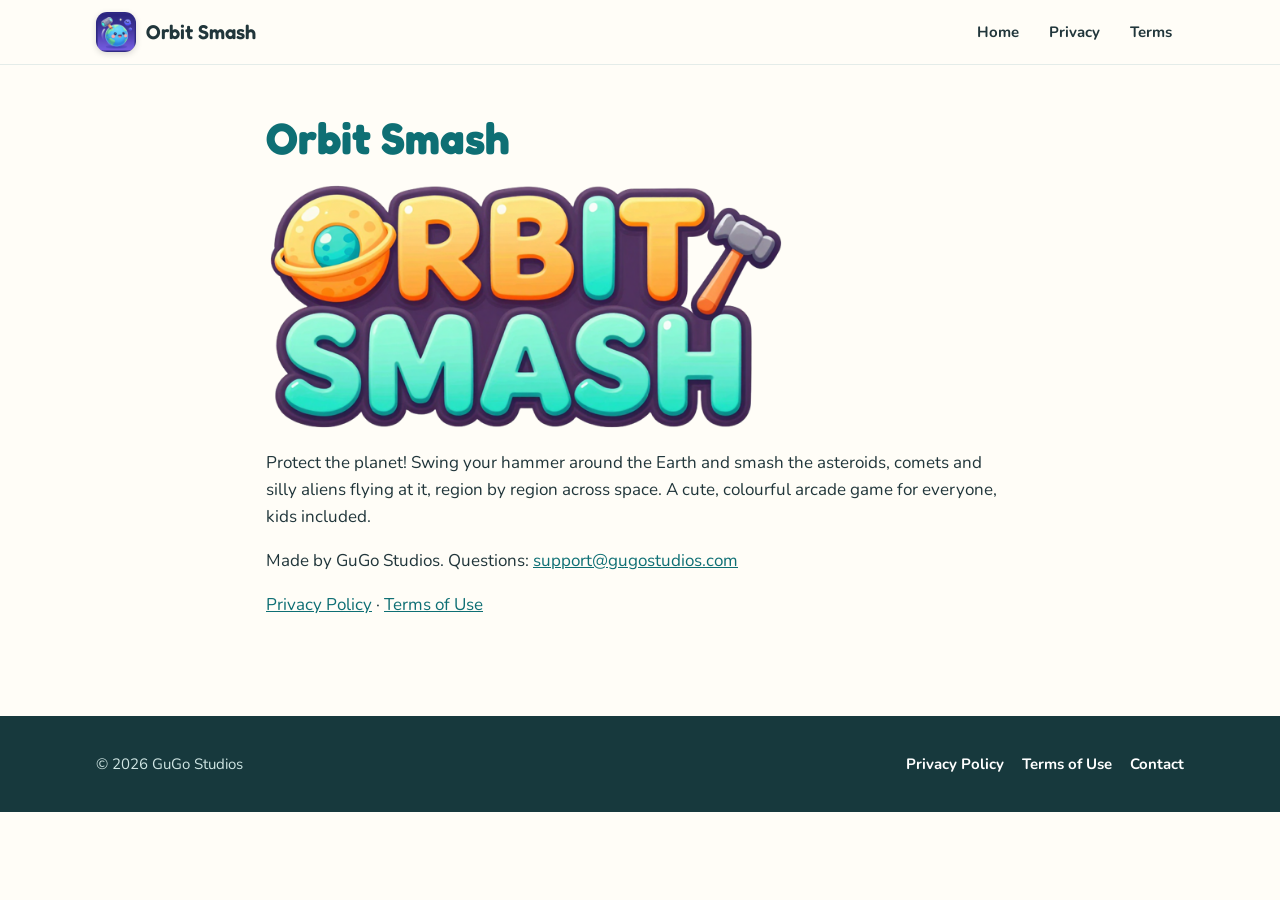
==== site/orbitsmash/index.html @ ca3eb4a7 "Add Orbit Smash pages: home, privacy policy and terms of use Co-Authored-By: Claude Opus 5.5 <norepl" ====
<!doctype html>
<html lang="en">
<head>
<meta charset="utf-8">
<meta name="viewport" content="width=device-width, initial-scale=1">
<title>Orbit Smash</title>
<meta name="description" content="Orbit Smash, a space arcade game by GuGo Studios.">
<meta name="theme-color" content="#2b2f6b">
<link rel="icon" type="image/png" href="icon-192.png">
<link rel="apple-touch-icon" href="icon-192.png">
<link rel="preconnect" href="https://fonts.googleapis.com">
<link rel="preconnect" href="https://fonts.gstatic.com" crossorigin>
<link href="https://fonts.googleapis.com/css2?family=Fredoka:wght@500;600&family=Nunito:wght@400;700;800&display=swap" rel="stylesheet">
<link rel="stylesheet" href="../assets/site.css">
</head>
<body>

<header class="site-header">
  <div class="wrap">
    <a class="brand" href="./"><img src="icon-192.png" alt=""><span>Orbit Smash</span></a>
    <nav class="nav">
      <a href="./">Home</a>
      <a class="optional" href="privacy.html">Privacy</a>
      <a class="optional" href="terms.html">Terms</a>
    </nav>
  </div>
</header>

<main class="legal">
<h1>Orbit Smash</h1>
<p><img src="logo.png" alt="Orbit Smash" style="max-width:100%;width:520px"></p>
<p>Protect the planet! Swing your hammer around the Earth and smash the asteroids, comets and silly aliens flying at it,
region by region across space. A cute, colourful arcade game for everyone, kids included.</p>
<p>Made by GuGo Studios. Questions: <a href="mailto:support@gugostudios.com">support@gugostudios.com</a></p>
<p><a href="privacy.html">Privacy Policy</a> &middot; <a href="terms.html">Terms of Use</a></p>

</main>

<footer class="site-footer">
  <div class="wrap">
    <span>© 2026 GuGo Studios</span>
    <nav>
      <a href="privacy.html">Privacy Policy</a>
      <a href="terms.html">Terms of Use</a>
      <a href="mailto:support@gugostudios.com">Contact</a>
    </nav>
  </div>
</footer>

</body>
</html>
---- site/assets/site.css ----
:root {
  --teal: #149ba1;
  --teal-deep: #0e6f74;
  --teal-pale: #e3f6f5;
  --orange: #ff9233;
  --orange-deep: #e8741a;
  --sun: #ffd24d;
  --ink: #21363b;
  --soft: #5a6c71;
  --paper: #fffdf7;
  --card: #ffffff;
  --line: #e4ece9;
  --radius: 22px;
  --shadow: 0 10px 30px rgba(20, 70, 75, 0.12);
  --font-head: "Fredoka", "Nunito", system-ui, sans-serif;
  --font-body: "Nunito", system-ui, -apple-system, "Segoe UI", sans-serif;
}

* { box-sizing: border-box; }
html { scroll-behavior: smooth; }
body {
  margin: 0;
  background: var(--paper);
  color: var(--ink);
  font: 17px/1.6 var(--font-body);
  -webkit-font-smoothing: antialiased;
}
img { max-width: 100%; height: auto; display: block; }
a { color: var(--teal-deep); }
h1, h2, h3 { font-family: var(--font-head); line-height: 1.15; margin: 0 0 12px; }
.wrap { max-width: 1120px; margin: 0 auto; padding: 0 16px; }

/* Header */
.site-header {
  position: sticky; top: 0; z-index: 10;
  background: rgba(255, 253, 247, 0.92);
  backdrop-filter: blur(10px);
  border-bottom: 1px solid var(--line);
}
.site-header .wrap { display: flex; align-items: center; gap: 16px; height: 64px; }
.brand { display: flex; align-items: center; gap: 10px; text-decoration: none; color: var(--ink); }
.brand img { width: 40px; height: 40px; border-radius: 11px; box-shadow: 0 2px 6px rgba(0, 0, 0, 0.15); }
.brand span { font-family: var(--font-head); font-weight: 600; font-size: 20px; white-space: nowrap; }
.nav { margin-left: auto; display: flex; gap: 6px; }
.nav a {
  text-decoration: none; color: var(--ink); font-weight: 700; font-size: 15px;
  padding: 8px 12px; border-radius: 999px;
}
.nav a:hover { background: var(--teal-pale); color: var(--teal-deep); }
@media (max-width: 640px) { .nav a.optional { display: none; } .brand span { font-size: 18px; } }

/* Buttons */
.btn {
  display: inline-flex; align-items: center; gap: 10px;
  font-family: var(--font-head); font-weight: 600; font-size: 18px;
  padding: 14px 22px; border-radius: 999px; text-decoration: none;
  border: 0; cursor: pointer;
}
.btn-orange { background: var(--orange); color: #fff; box-shadow: 0 5px 0 var(--orange-deep); }
.btn-orange:hover { transform: translateY(1px); box-shadow: 0 4px 0 var(--orange-deep); }
.btn-ghost { background: rgba(255, 255, 255, 0.9); color: var(--teal-deep); box-shadow: 0 5px 0 rgba(14, 111, 116, 0.25); }
.btn small { display: block; font-family: var(--font-body); font-weight: 700; font-size: 11px; letter-spacing: 0.06em; text-transform: uppercase; opacity: 0.85; }
.btn .stack { display: flex; flex-direction: column; line-height: 1.15; text-align: left; }

/* Hero */
.hero {
  position: relative; overflow: hidden;
  background: #8fd6c8 url("img/hero-bg.webp") center 62% / cover no-repeat;
  color: #fff;
}
.hero::after {
  content: ""; position: absolute; inset: 0;
  background:
    linear-gradient(180deg, rgba(255, 253, 247, 0) 82%, var(--paper) 100%),
    linear-gradient(90deg, rgba(8, 60, 66, 0.66) 0%, rgba(8, 60, 66, 0.38) 45%, rgba(8, 60, 66, 0.05) 70%);
}
@media (max-width: 820px) {
  .hero::after {
    background:
      linear-gradient(180deg, rgba(255, 253, 247, 0) 82%, var(--paper) 100%),
      linear-gradient(180deg, rgba(8, 60, 66, 0.25) 0%, rgba(8, 60, 66, 0.6) 40%, rgba(8, 60, 66, 0.45) 75%);
  }
}
.hero .wrap {
  position: relative; z-index: 1;
  display: grid; grid-template-columns: 1.1fr 0.9fr; gap: 32px; align-items: center;
  padding-top: 64px; padding-bottom: 96px;
}
.hero h1 { font-size: clamp(42px, 7vw, 72px); text-shadow: 0 3px 0 rgba(0, 0, 0, 0.18); }
.hero .tagline { font-family: var(--font-head); font-size: clamp(22px, 3vw, 30px); font-weight: 500; margin: 0 0 14px; }
.hero p.lead { font-size: 19px; max-width: 520px; margin: 0 0 26px; text-shadow: 0 1px 2px rgba(0, 0, 0, 0.35); }
.hero .ctas { display: flex; flex-wrap: wrap; gap: 14px; }
.hero .art { display: flex; justify-content: center; }
.hero .art img {
  width: min(320px, 70vw); border-radius: 26%; box-shadow: 0 24px 50px rgba(0, 40, 45, 0.35);
  animation: bob 5s ease-in-out infinite;
}
@keyframes bob { 0%, 100% { transform: translateY(0) rotate(-2deg); } 50% { transform: translateY(-10px) rotate(2deg); } }
@media (prefers-reduced-motion: reduce) { .hero .art img { animation: none; } }
@media (max-width: 820px) {
  .hero { background-image: url("img/hero-bg-small.webp"); }
  .hero .wrap { grid-template-columns: 1fr; text-align: center; padding-top: 40px; padding-bottom: 72px; }
  .hero p.lead { margin-left: auto; margin-right: auto; }
  .hero .ctas { justify-content: center; }
  .hero .art { order: -1; }
  .hero .art img { width: min(200px, 50vw); }
}

/* Sections */
section { padding: 72px 0; }
.section-head { text-align: center; max-width: 680px; margin: 0 auto 36px; }
.section-head h2 { font-size: clamp(30px, 4.5vw, 44px); color: var(--teal-deep); }
.section-head p { color: var(--soft); font-size: 18px; margin: 0; }
.eyebrow {
  display: inline-block; font-family: var(--font-head); font-weight: 600; font-size: 14px;
  letter-spacing: 0.08em; text-transform: uppercase; color: var(--orange-deep);
  background: #fff1e2; padding: 6px 14px; border-radius: 999px; margin-bottom: 14px;
}

/* Screenshots */
.shots {
  display: flex; gap: 20px; overflow-x: auto; padding: 8px 16px 24px;
  scroll-snap-type: x mandatory; -webkit-overflow-scrolling: touch;
  max-width: 1120px; margin: 0 auto;
}
.shots figure {
  flex: 0 0 auto; width: 230px; margin: 0; scroll-snap-align: center;
  border-radius: 28px; padding: 8px; background: #1f2f33; box-shadow: var(--shadow);
}
.shots img { width: 100%; aspect-ratio: 9 / 16; object-fit: cover; border-radius: 21px; }

/* Feature cards */
.grid { display: grid; grid-template-columns: repeat(3, 1fr); gap: 20px; }
@media (max-width: 900px) { .grid { grid-template-columns: repeat(2, 1fr); } }
@media (max-width: 560px) { .grid { grid-template-columns: 1fr; } }
.card {
  background: var(--card); border-radius: var(--radius); padding: 24px;
  box-shadow: var(--shadow); border: 1px solid var(--line);
}
.card .emoji {
  width: 54px; height: 54px; display: grid; place-items: center; font-size: 28px;
  background: var(--teal-pale); border-radius: 16px; margin-bottom: 14px;
}
.card h3 { font-size: 22px; color: var(--ink); }
.card p { margin: 0; color: var(--soft); }

/* Friends */
.friends-band { background: linear-gradient(180deg, var(--teal-pale), var(--paper)); }
.friends { display: flex; flex-wrap: wrap; justify-content: center; gap: 8px 4px; }
.friends img { width: 120px; height: 120px; object-fit: contain; filter: drop-shadow(0 8px 10px rgba(20, 70, 75, 0.18)); }
@media (max-width: 560px) { .friends img { width: 88px; height: 88px; } }

/* Families */
.families { display: grid; grid-template-columns: 0.9fr 1.1fr; gap: 40px; align-items: center; }
@media (max-width: 820px) { .families { grid-template-columns: 1fr; } }
.families .feature-img { border-radius: var(--radius); box-shadow: var(--shadow); }
.checks { list-style: none; padding: 0; margin: 0; display: grid; gap: 14px; }
.checks li { display: flex; gap: 14px; align-items: flex-start; }
.checks .dot {
  flex: 0 0 34px; height: 34px; border-radius: 50%; background: var(--teal); color: #fff;
  display: grid; place-items: center; font-weight: 800; font-size: 17px;
}
.checks b { display: block; font-family: var(--font-head); font-weight: 600; font-size: 19px; }
.checks span.txt { color: var(--soft); }

/* Premium + support */
.duo { display: grid; grid-template-columns: 1fr 1fr; gap: 20px; }
@media (max-width: 820px) { .duo { grid-template-columns: 1fr; } }
.card.premium { background: linear-gradient(160deg, #7b55d6, #5a3cb3); color: #fff; border: 0; }
.card.premium h3, .card.premium p { color: #fff; }
.card.premium p { opacity: 0.92; }
.card.support { background: linear-gradient(160deg, var(--teal), var(--teal-deep)); color: #fff; border: 0; }
.card.support h3, .card.support p { color: #fff; }
.card.support a.mail {
  display: inline-block; margin-top: 14px; color: var(--teal-deep); background: #fff;
  font-weight: 800; text-decoration: none; padding: 10px 18px; border-radius: 999px;
}

/* Footer */
.site-footer { background: #17393d; color: #cfe5e3; padding: 36px 0; font-size: 15px; }
.site-footer .wrap { display: flex; flex-wrap: wrap; gap: 16px 28px; align-items: center; justify-content: space-between; }
.site-footer a { color: #fff; text-decoration: none; font-weight: 700; }
.site-footer nav { display: flex; flex-wrap: wrap; gap: 18px; }

/* Legal pages */
.legal { max-width: 780px; margin: 0 auto; padding: 48px 16px 80px; }
.legal h1 { font-size: clamp(32px, 5vw, 44px); color: var(--teal-deep); margin-bottom: 4px; }
.legal .date { color: var(--soft); margin-top: 0; }
.legal h2 { font-size: 23px; margin-top: 36px; color: var(--ink); }
.legal li { margin-bottom: 6px; }
.legal .box { background: var(--teal-pale); border-radius: 16px; padding: 16px 20px; margin: 20px 0; }
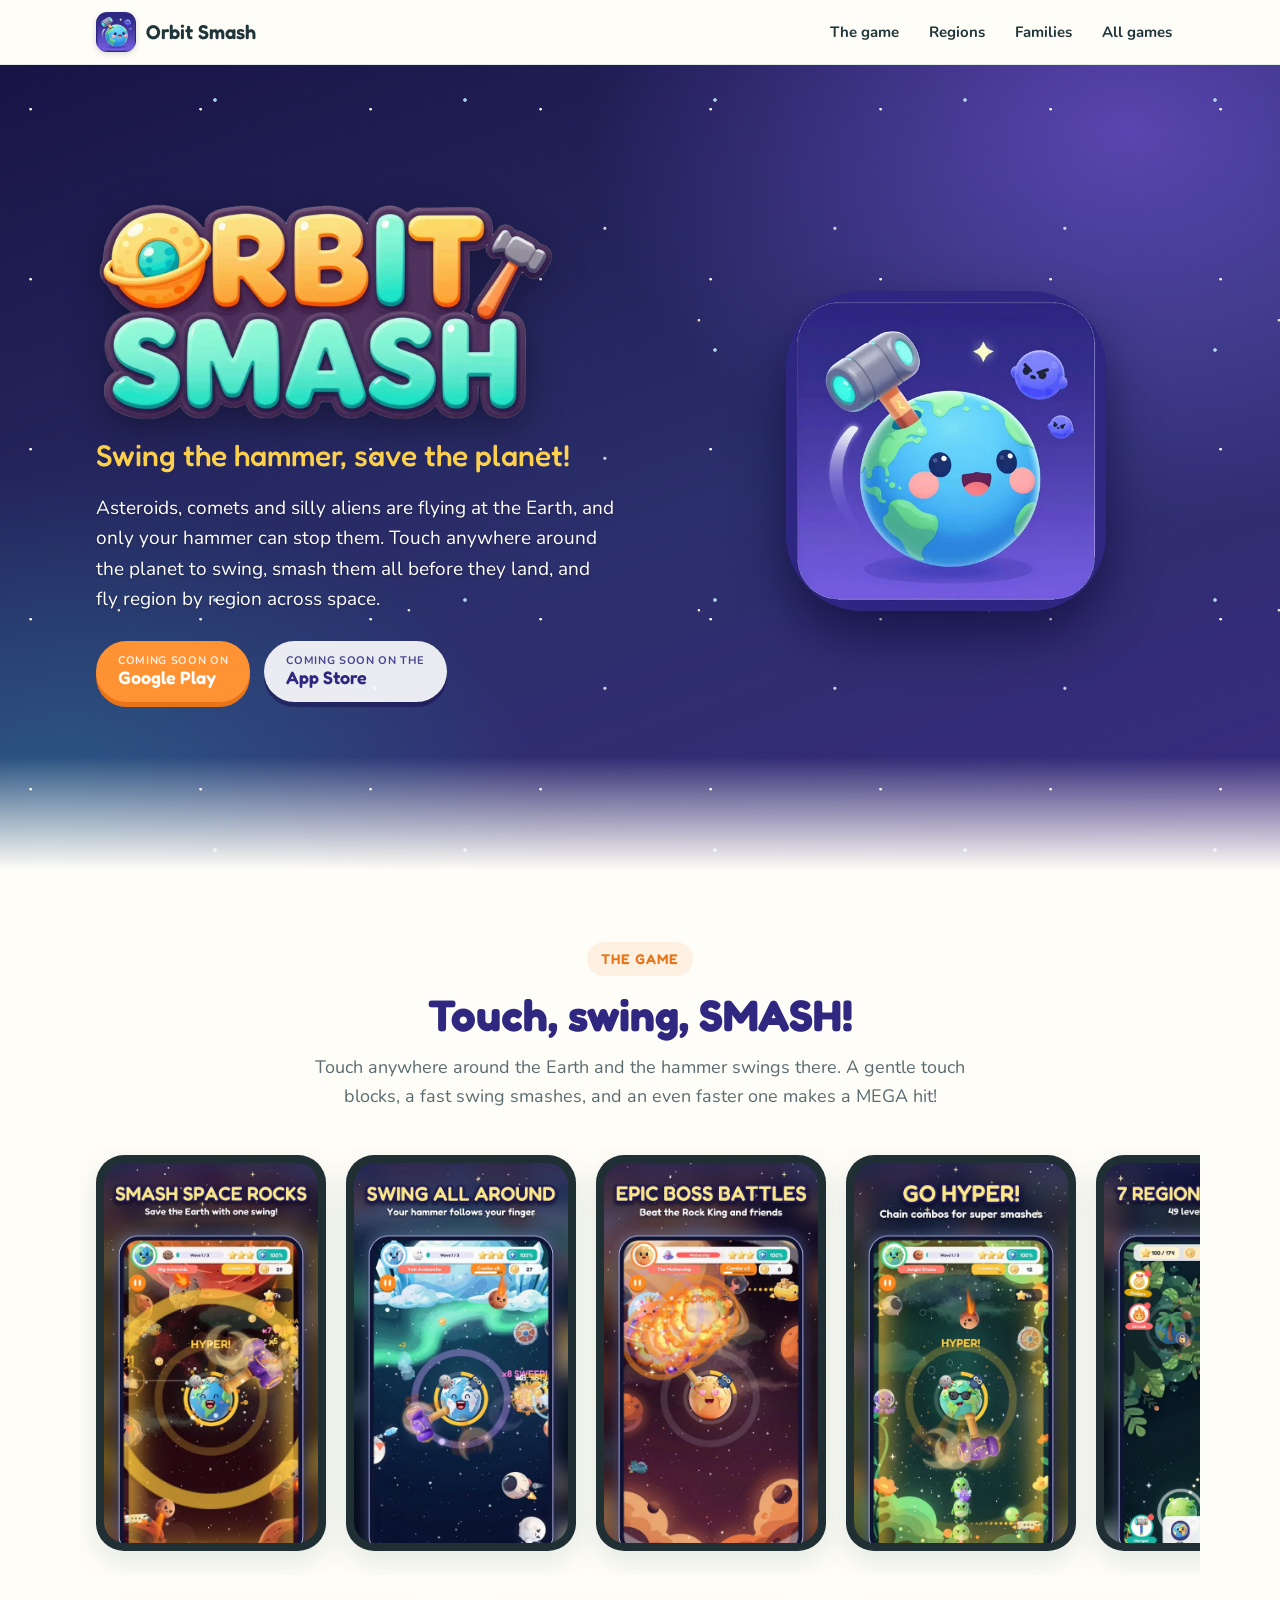
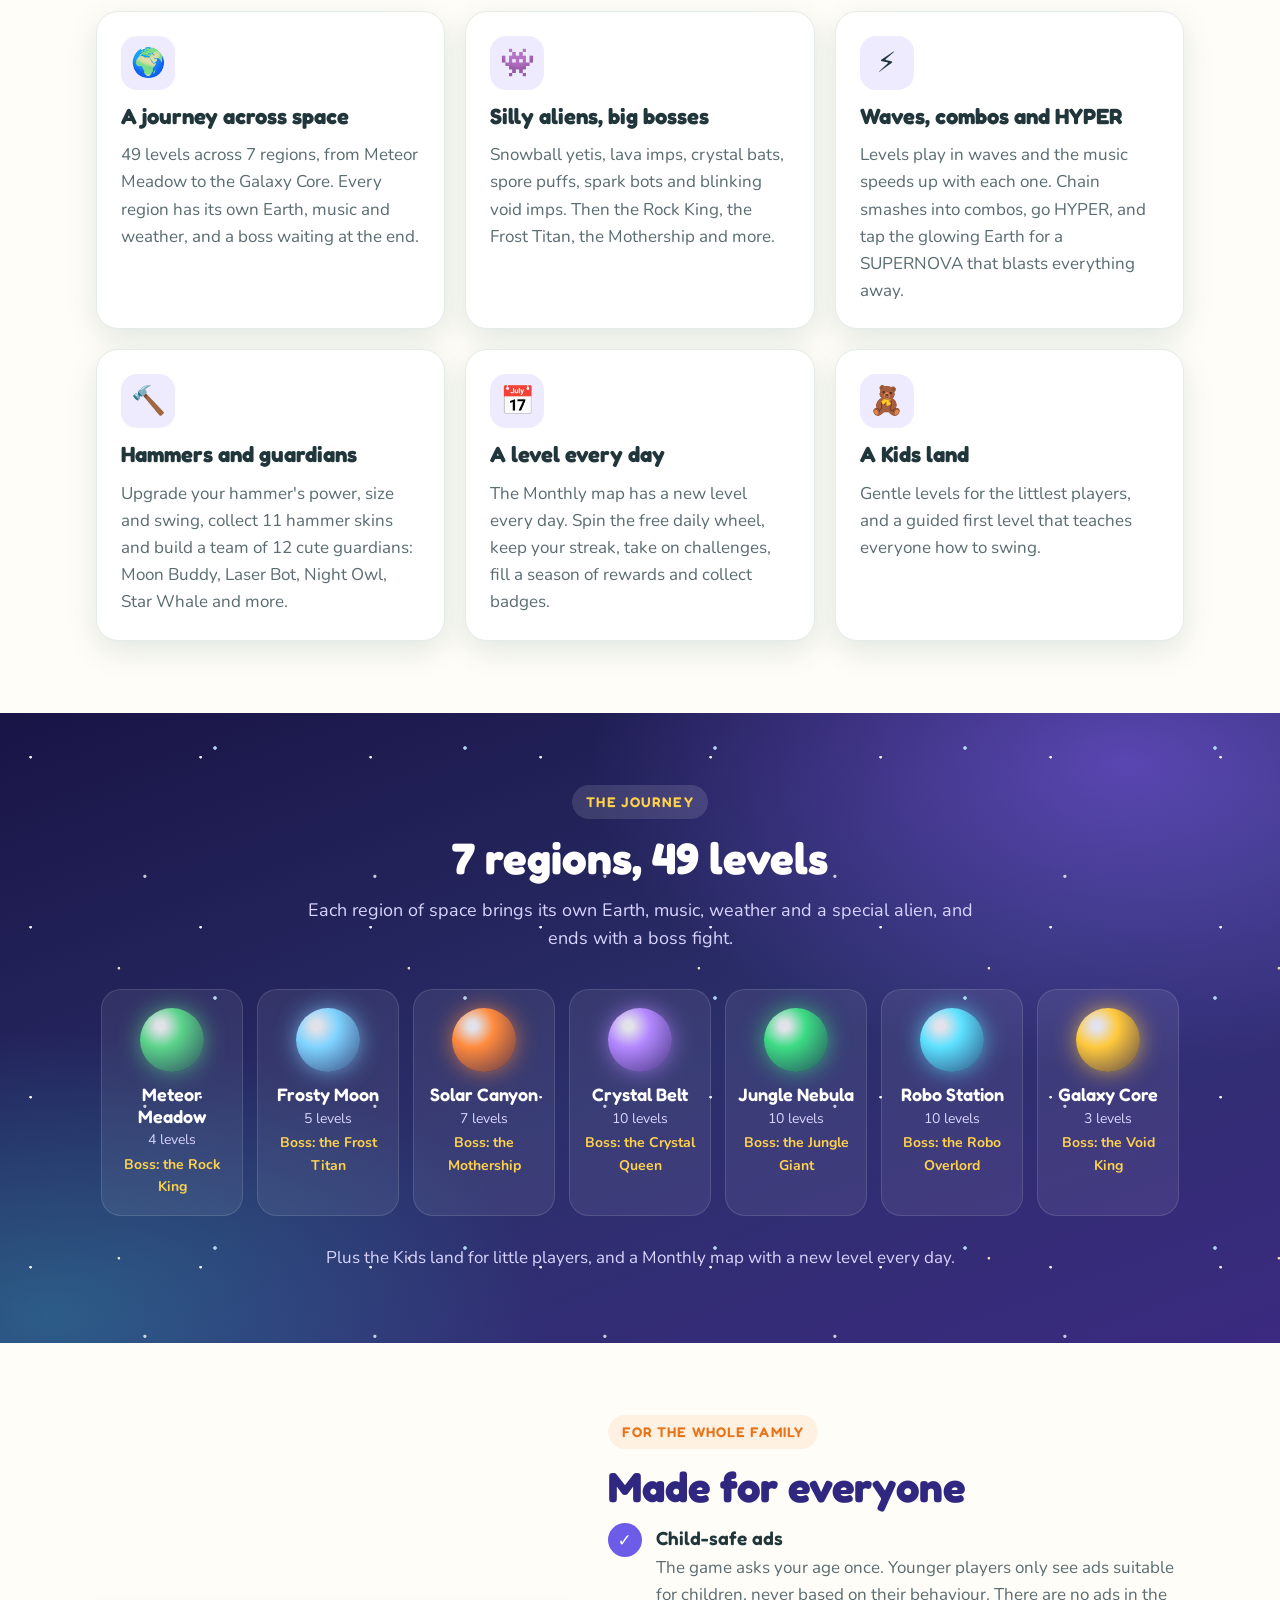
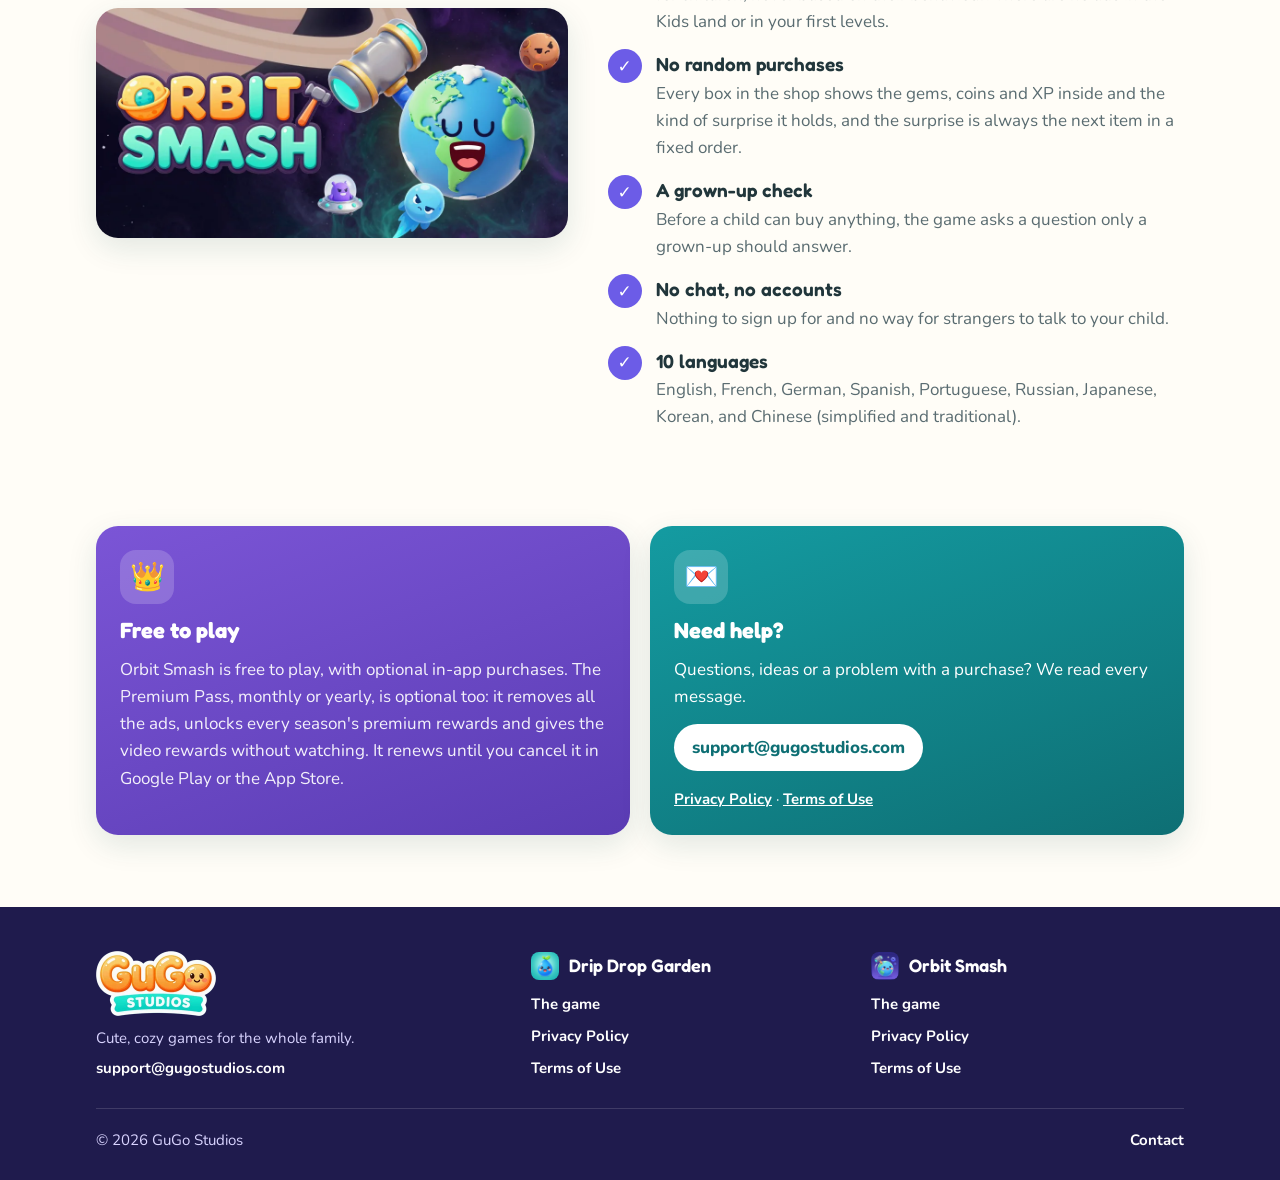
==== commit 51c338ab: "Make gugostudios.com the studio's home for both games The home page now introduces GuGo Studios with" ====
--- a/site/orbitsmash/index.html
+++ b/site/orbitsmash/index.html
@@ -3,47 +3,162 @@
 <head>
 <meta charset="utf-8">
 <meta name="viewport" content="width=device-width, initial-scale=1">
-<title>Orbit Smash</title>
-<meta name="description" content="Orbit Smash, a space arcade game by GuGo Studios.">
+<title>Orbit Smash by GuGo Studios: Swing the Hammer, Save the Planet</title>
+<meta name="description" content="Orbit Smash is a cute space arcade game: swing your hammer around the Earth and smash the asteroids, comets and silly aliens flying at it, across 49 levels and 7 regions of space.">
+<meta property="og:title" content="Orbit Smash">
+<meta property="og:description" content="Swing your hammer around the Earth and smash the space rocks before they land!">
+<meta property="og:image" content="https://gugostudios.com/assets/img/orbitsmash/og-image.jpg">
+<meta property="og:url" content="https://gugostudios.com/orbitsmash/">
+<meta property="og:type" content="website">
+<meta name="twitter:card" content="summary_large_image">
 <meta name="theme-color" content="#2b2f6b">
-<link rel="icon" type="image/png" href="icon-192.png">
-<link rel="apple-touch-icon" href="icon-192.png">
+<link rel="canonical" href="https://gugostudios.com/orbitsmash/">
+<link rel="icon" type="image/png" href="../assets/img/orbitsmash/favicon-64.png">
+<link rel="apple-touch-icon" href="../assets/img/orbitsmash/apple-touch-icon.png">
 <link rel="preconnect" href="https://fonts.googleapis.com">
 <link rel="preconnect" href="https://fonts.gstatic.com" crossorigin>
 <link href="https://fonts.googleapis.com/css2?family=Fredoka:wght@500;600&family=Nunito:wght@400;700;800&display=swap" rel="stylesheet">
 <link rel="stylesheet" href="../assets/site.css">
 </head>
-<body>
+<body class="theme-orbit">
+<a class="skip" href="#main">Skip to content</a>
 
 <header class="site-header">
   <div class="wrap">
-    <a class="brand" href="./"><img src="icon-192.png" alt=""><span>Orbit Smash</span></a>
-    <nav class="nav">
-      <a href="./">Home</a>
-      <a class="optional" href="privacy.html">Privacy</a>
-      <a class="optional" href="terms.html">Terms</a>
+    <a class="brand" href="./"><img src="../assets/img/orbitsmash/icon-256.webp" alt="" width="40" height="40"><span>Orbit Smash</span></a>
+    <nav class="nav" aria-label="Main">
+      <a class="optional" href="#play">The game</a>
+      <a class="optional" href="#regions">Regions</a>
+      <a class="optional" href="#families">Families</a>
+      <a href="../#games">All games</a>
     </nav>
   </div>
 </header>
 
-<main class="legal">
-<h1>Orbit Smash</h1>
-<p><img src="logo.png" alt="Orbit Smash" style="max-width:100%;width:520px"></p>
-<p>Protect the planet! Swing your hammer around the Earth and smash the asteroids, comets and silly aliens flying at it,
-region by region across space. A cute, colourful arcade game for everyone, kids included.</p>
-<p>Made by GuGo Studios. Questions: <a href="mailto:support@gugostudios.com">support@gugostudios.com</a></p>
-<p><a href="privacy.html">Privacy Policy</a> &middot; <a href="terms.html">Terms of Use</a></p>
+<main id="main">
+<section class="hero space-bg">
+  <div class="wrap">
+    <div>
+      <h1 class="hero-logo"><img src="../assets/img/orbitsmash/logo.webp" alt="Orbit Smash" width="640" height="309" fetchpriority="high"></h1>
+      <p class="tagline">Swing the hammer, save the planet!</p>
+      <p class="lead">Asteroids, comets and silly aliens are flying at the Earth, and only your hammer can stop them. Touch anywhere around the planet to swing, smash them all before they land, and fly region by region across space.</p>
+      <div class="ctas">
+        <span class="btn btn-orange"><span class="stack"><small>Coming soon on</small>Google Play</span></span>
+        <span class="btn btn-ghost"><span class="stack"><small>Coming soon on the</small>App Store</span></span>
+      </div>
+    </div>
+    <div class="art"><img src="../assets/img/orbitsmash/icon-512.webp" alt="The Orbit Smash icon: a smiling Earth with a big hammer" width="320" height="320"></div>
+  </div>
+</section>
 
+<section id="play">
+  <div class="wrap">
+    <div class="section-head">
+      <span class="eyebrow">The game</span>
+      <h2>Touch, swing, SMASH!</h2>
+      <p>Touch anywhere around the Earth and the hammer swings there. A gentle touch blocks, a fast swing smashes, and an even faster one makes a MEGA hit!</p>
+    </div>
+  </div>
+  <div class="shots" tabindex="0" role="region" aria-label="Screenshots of Orbit Smash">
+    <figure><img src="../assets/img/orbitsmash/shot-1.webp" alt="Smash space rocks: the hammer swings at asteroids around a smiling Earth" loading="lazy" width="506" height="900"></figure>
+    <figure><img src="../assets/img/orbitsmash/shot-2.webp" alt="Swing all around: the hammer follows your finger past the Frosty Moon's comets" loading="lazy" width="506" height="900"></figure>
+    <figure><img src="../assets/img/orbitsmash/shot-3.webp" alt="Epic boss battles: a big boom against the Mothership" loading="lazy" width="506" height="900"></figure>
+    <figure><img src="../assets/img/orbitsmash/shot-4.webp" alt="Go HYPER: combos light up the Jungle Nebula" loading="lazy" width="506" height="900"></figure>
+    <figure><img src="../assets/img/orbitsmash/shot-5.webp" alt="7 regions of space: the Journey map, with 49 levels to explore" loading="lazy" width="506" height="900"></figure>
+    <figure><img src="../assets/img/orbitsmash/shot-6.webp" alt="Cool hammers: the Hangar's hammer skins and upgrades" loading="lazy" width="506" height="900"></figure>
+    <figure><img src="../assets/img/orbitsmash/shot-7.webp" alt="Cute guardians: Moon Buddy, Night Owl and friends defend the Earth" loading="lazy" width="506" height="900"></figure>
+    <figure><img src="../assets/img/orbitsmash/shot-8.webp" alt="A level every day: the monthly map for November" loading="lazy" width="506" height="900"></figure>
+  </div>
+  <div class="wrap">
+    <div class="grid spaced">
+      <div class="card"><div class="emoji" aria-hidden="true">🌍</div><h3>A journey across space</h3><p>49 levels across 7 regions, from Meteor Meadow to the Galaxy Core. Every region has its own Earth, music and weather, and a boss waiting at the end.</p></div>
+      <div class="card"><div class="emoji" aria-hidden="true">👾</div><h3>Silly aliens, big bosses</h3><p>Snowball yetis, lava imps, crystal bats, spore puffs, spark bots and blinking void imps. Then the Rock King, the Frost Titan, the Mothership and more.</p></div>
+      <div class="card"><div class="emoji" aria-hidden="true">⚡</div><h3>Waves, combos and HYPER</h3><p>Levels play in waves and the music speeds up with each one. Chain smashes into combos, go HYPER, and tap the glowing Earth for a SUPERNOVA that blasts everything away.</p></div>
+      <div class="card"><div class="emoji" aria-hidden="true">🔨</div><h3>Hammers and guardians</h3><p>Upgrade your hammer's power, size and swing, collect 11 hammer skins and build a team of 12 cute guardians: Moon Buddy, Laser Bot, Night Owl, Star Whale and more.</p></div>
+      <div class="card"><div class="emoji" aria-hidden="true">📅</div><h3>A level every day</h3><p>The Monthly map has a new level every day. Spin the free daily wheel, keep your streak, take on challenges, fill a season of rewards and collect badges.</p></div>
+      <div class="card"><div class="emoji" aria-hidden="true">🧸</div><h3>A Kids land</h3><p>Gentle levels for the littlest players, and a guided first level that teaches everyone how to swing.</p></div>
+    </div>
+  </div>
+</section>
+
+<section id="regions" class="space-bg regions-band">
+  <div class="wrap">
+    <div class="section-head">
+      <span class="eyebrow">The Journey</span>
+      <h2>7 regions, 49 levels</h2>
+      <p>Each region of space brings its own Earth, music, weather and a special alien, and ends with a boss fight.</p>
+    </div>
+    <ol class="regions">
+      <li style="--c: #5BD38A"><span class="planet" aria-hidden="true"></span><b>Meteor Meadow</b><span>4 levels</span><span class="boss">Boss: the Rock King</span></li>
+      <li style="--c: #7FD3FF"><span class="planet" aria-hidden="true"></span><b>Frosty Moon</b><span>5 levels</span><span class="boss">Boss: the Frost Titan</span></li>
+      <li style="--c: #FF8A3D"><span class="planet" aria-hidden="true"></span><b>Solar Canyon</b><span>7 levels</span><span class="boss">Boss: the Mothership</span></li>
+      <li style="--c: #B388FF"><span class="planet" aria-hidden="true"></span><b>Crystal Belt</b><span>10 levels</span><span class="boss">Boss: the Crystal Queen</span></li>
+      <li style="--c: #3DDC84"><span class="planet" aria-hidden="true"></span><b>Jungle Nebula</b><span>10 levels</span><span class="boss">Boss: the Jungle Giant</span></li>
+      <li style="--c: #5CE1FF"><span class="planet" aria-hidden="true"></span><b>Robo Station</b><span>10 levels</span><span class="boss">Boss: the Robo Overlord</span></li>
+      <li style="--c: #FFC93C"><span class="planet" aria-hidden="true"></span><b>Galaxy Core</b><span>3 levels</span><span class="boss">Boss: the Void King</span></li>
+    </ol>
+    <p class="regions-more">Plus the Kids land for little players, and a Monthly map with a new level every day.</p>
+  </div>
+</section>
+
+<section id="families">
+  <div class="wrap families">
+    <img class="feature-img" src="../assets/img/orbitsmash/feature.webp" alt="Orbit Smash: the smiling Earth swings its hammer at an angry asteroid, an alien in a saucer and a comet" loading="lazy" width="1024" height="500">
+    <div>
+      <span class="eyebrow">For the whole family</span>
+      <h2>Made for everyone</h2>
+      <ul class="checks">
+        <li><span class="dot" aria-hidden="true">✓</span><div><b>Child-safe ads</b><span class="txt">The game asks your age once. Younger players only see ads suitable for children, never based on their behaviour. There are no ads in the Kids land or in your first levels.</span></div></li>
+        <li><span class="dot" aria-hidden="true">✓</span><div><b>No random purchases</b><span class="txt">Every box in the shop shows the gems, coins and XP inside and the kind of surprise it holds, and the surprise is always the next item in a fixed order.</span></div></li>
+        <li><span class="dot" aria-hidden="true">✓</span><div><b>A grown-up check</b><span class="txt">Before a child can buy anything, the game asks a question only a grown-up should answer.</span></div></li>
+        <li><span class="dot" aria-hidden="true">✓</span><div><b>No chat, no accounts</b><span class="txt">Nothing to sign up for and no way for strangers to talk to your child.</span></div></li>
+        <li><span class="dot" aria-hidden="true">✓</span><div><b>10 languages</b><span class="txt">English, French, German, Spanish, Portuguese, Russian, Japanese, Korean, and Chinese (simplified and traditional).</span></div></li>
+      </ul>
+    </div>
+  </div>
+</section>
+
+<section id="support" class="tight-top">
+  <div class="wrap duo">
+    <div class="card premium">
+      <div class="emoji" aria-hidden="true">👑</div>
+      <h3>Free to play</h3>
+      <p>Orbit Smash is free to play, with optional in-app purchases. The Premium Pass, monthly or yearly, is optional too: it removes all the ads, unlocks every season's premium rewards and gives the video rewards without watching. It renews until you cancel it in Google Play or the App Store.</p>
+    </div>
+    <div class="card support">
+      <div class="emoji" aria-hidden="true">💌</div>
+      <h3>Need help?</h3>
+      <p>Questions, ideas or a problem with a purchase? We read every message.</p>
+      <a class="mail" href="mailto:support@gugostudios.com">support@gugostudios.com</a>
+      <p class="card-links"><a href="privacy.html">Privacy Policy</a> · <a href="terms.html">Terms of Use</a></p>
+    </div>
+  </div>
+</section>
 </main>
 
 <footer class="site-footer">
-  <div class="wrap">
+  <div class="wrap foot-grid">
+    <div class="foot-studio">
+      <a href="../"><img src="../assets/img/studio/gugo-logo-240.webp" alt="GuGo Studios" width="120" height="65" loading="lazy"></a>
+      <p>Cute, cozy games for the whole family.</p>
+      <a href="mailto:support@gugostudios.com">support@gugostudios.com</a>
+    </div>
+    <nav class="foot-col" aria-label="Drip Drop Garden">
+      <p class="foot-title"><img src="../assets/img/icon-256.webp" alt="" width="28" height="28" loading="lazy">Drip Drop Garden</p>
+      <a href="../dripdropgarden/">The game</a>
+      <a href="../privacy.html">Privacy Policy</a>
+      <a href="../terms.html">Terms of Use</a>
+    </nav>
+    <nav class="foot-col" aria-label="Orbit Smash">
+      <p class="foot-title"><img src="../assets/img/orbitsmash/icon-256.webp" alt="" width="28" height="28" loading="lazy">Orbit Smash</p>
+      <a href="../orbitsmash/">The game</a>
+      <a href="../orbitsmash/privacy.html">Privacy Policy</a>
+      <a href="../orbitsmash/terms.html">Terms of Use</a>
+    </nav>
+  </div>
+  <div class="wrap foot-bottom">
     <span>© 2026 GuGo Studios</span>
-    <nav>
-      <a href="privacy.html">Privacy Policy</a>
-      <a href="terms.html">Terms of Use</a>
-      <a href="mailto:support@gugostudios.com">Contact</a>
-    </nav>
+    <a href="mailto:support@gugostudios.com">Contact</a>
   </div>
 </footer>
 
--- a/site/assets/site.css
+++ b/site/assets/site.css
@@ -176,11 +176,30 @@
   font-weight: 800; text-decoration: none; padding: 10px 18px; border-radius: 999px;
 }
 
-/* Footer */
-.site-footer { background: #17393d; color: #cfe5e3; padding: 36px 0; font-size: 15px; }
-.site-footer .wrap { display: flex; flex-wrap: wrap; gap: 16px 28px; align-items: center; justify-content: space-between; }
+.card.premium .emoji, .card.support .emoji { background: rgba(255, 255, 255, 0.18); }
+.card .card-links { margin-top: 16px; font-size: 15px; }
+.card.support .card-links a { color: #fff; font-weight: 700; }
+.tight-top { padding-top: 24px; }
+.grid.spaced { margin-top: 36px; }
+.families h2 { font-size: clamp(30px, 4.5vw, 42px); color: var(--teal-deep); }
+
+/* Footer: the studio, then each game's page and legal pages */
+.site-footer { background: #17393d; color: #cfe5e3; padding: 44px 0 28px; font-size: 15px; }
 .site-footer a { color: #fff; text-decoration: none; font-weight: 700; }
-.site-footer nav { display: flex; flex-wrap: wrap; gap: 18px; }
+.site-footer a:hover { text-decoration: underline; }
+.foot-grid { display: grid; grid-template-columns: 1.3fr 1fr 1fr; gap: 28px; }
+@media (max-width: 760px) { .foot-grid { grid-template-columns: 1fr 1fr; } .foot-studio { grid-column: 1 / -1; } }
+@media (max-width: 400px) { .foot-grid { grid-template-columns: 1fr; } }
+.foot-studio img { width: 120px; height: auto; margin-bottom: 10px; }
+.foot-studio p { margin: 0 0 6px; }
+.foot-col { display: flex; flex-direction: column; align-items: flex-start; gap: 8px; }
+.foot-title {
+  display: flex; align-items: center; gap: 10px; margin: 0 0 4px;
+  font-family: var(--font-head); font-weight: 600; font-size: 18px; color: #fff;
+}
+.foot-title img { width: 28px; height: 28px; border-radius: 8px; }
+.foot-bottom { position: relative; display: flex; flex-wrap: wrap; justify-content: space-between; gap: 12px; margin-top: 28px; padding-top: 20px; }
+.foot-bottom::before { content: ""; position: absolute; top: 0; left: 16px; right: 16px; border-top: 1px solid rgba(255, 255, 255, 0.14); }
 
 /* Legal pages */
 .legal { max-width: 780px; margin: 0 auto; padding: 48px 16px 80px; }
@@ -189,3 +208,186 @@
 .legal h2 { font-size: 23px; margin-top: 36px; color: var(--ink); }
 .legal li { margin-bottom: 6px; }
 .legal .box { background: var(--teal-pale); border-radius: 16px; padding: 16px 20px; margin: 20px 0; }
+
+/* Accessibility */
+.skip {
+  position: absolute; left: -9999px; top: 8px; z-index: 50;
+  background: #fff; color: var(--teal-deep); font-weight: 800; padding: 10px 16px; border-radius: 999px; box-shadow: var(--shadow);
+}
+.skip:focus { left: 16px; }
+:focus-visible { outline: 3px solid var(--orange); outline-offset: 3px; }
+.shots:focus-visible { outline-offset: -3px; }
+
+/* Header extras */
+.brand-studio img { width: auto; height: 44px; border-radius: 0; box-shadow: none; }
+.nav a[aria-current="page"] { background: var(--teal-pale); color: var(--teal-deep); }
+@media (max-width: 380px) {
+  .site-header .wrap { gap: 10px; }
+  .brand span { font-size: 16px; }
+  .nav a { padding: 8px 9px; }
+}
+
+/* Buttons: "Coming soon" badges aren't links */
+span.btn { cursor: default; }
+span.btn-orange:hover { transform: none; box-shadow: 0 5px 0 var(--orange-deep); }
+.btn-teal { background: var(--teal); color: #fff; box-shadow: 0 5px 0 var(--teal-deep); }
+.btn-teal:hover { transform: translateY(1px); box-shadow: 0 4px 0 var(--teal-deep); }
+
+/* Studio home: hero */
+.studio-hero {
+  position: relative; overflow: hidden; text-align: center; padding: 48px 0 80px;
+  background:
+    radial-gradient(ellipse 60% 55% at 50% 38%, #fff 0%, rgba(255, 255, 255, 0) 70%),
+    radial-gradient(circle at 12% 18%, rgba(255, 210, 77, 0.35), transparent 28%),
+    radial-gradient(circle at 90% 82%, rgba(255, 146, 51, 0.2), transparent 30%),
+    linear-gradient(180deg, #bfeeea 0%, var(--teal-pale) 62%, var(--paper) 100%);
+}
+.studio-hero h1 { margin: 0 0 6px; }
+.studio-hero h1 img { width: min(440px, 82vw); margin: 0 auto; filter: drop-shadow(0 14px 20px rgba(20, 70, 75, 0.18)); }
+.studio-hero .tagline {
+  font-family: var(--font-head); font-weight: 600; font-size: clamp(24px, 3.6vw, 34px);
+  color: var(--teal-deep); margin: 0 0 12px;
+}
+.studio-hero .lead { font-size: 19px; color: var(--soft); max-width: 640px; margin: 0 auto 28px; }
+.studio-hero .ctas { display: flex; flex-wrap: wrap; justify-content: center; gap: 14px; }
+.studio-hero .float {
+  position: absolute; width: 150px; border-radius: 26%;
+  box-shadow: 0 18px 36px rgba(20, 70, 75, 0.25); animation: bob 5s ease-in-out infinite;
+}
+.studio-hero .float-left { left: max(24px, calc(50% - 540px)); top: 70px; }
+.studio-hero .float-right { right: max(24px, calc(50% - 540px)); top: 190px; animation-delay: -2.5s; }
+@media (max-width: 1040px) { .studio-hero .float { display: none; } }
+@media (prefers-reduced-motion: reduce) { .studio-hero .float { animation: none; } }
+
+/* Studio home: a card per game */
+.games { display: grid; grid-template-columns: 1fr 1fr; gap: 28px; }
+@media (max-width: 860px) { .games { grid-template-columns: 1fr; max-width: 560px; margin: 0 auto; } }
+.game-card {
+  display: flex; flex-direction: column; overflow: hidden;
+  background: var(--card); border: 1px solid var(--line); border-radius: 28px; box-shadow: var(--shadow);
+}
+.game-top { display: flex; align-items: center; gap: 18px; padding: 26px 24px; color: #fff; }
+.ddg-sky {
+  background:
+    linear-gradient(90deg, rgba(8, 60, 66, 0.7) 0%, rgba(8, 60, 66, 0.3) 100%),
+    #8fd6c8 url("img/hero-bg-small.webp") center 62% / cover no-repeat;
+}
+.game-icon { flex: 0 0 auto; width: 96px; height: 96px; border-radius: 26%; box-shadow: 0 10px 22px rgba(0, 0, 0, 0.28); }
+.game-top h3 { font-size: clamp(26px, 3vw, 32px); margin: 0 0 4px; color: #fff; text-shadow: 0 2px 0 rgba(0, 0, 0, 0.18); }
+.game-top h3 a { color: inherit; text-decoration: none; }
+.game-top h3 a:hover { text-decoration: underline; }
+.game-top .pitch { margin: 0; font-family: var(--font-head); font-weight: 500; font-size: 19px; }
+.game-body { flex: 1; display: flex; flex-direction: column; gap: 20px; padding: 22px 24px 26px; }
+.game-body > p { margin: 0; color: var(--soft); }
+.mini-shots { display: grid; grid-template-columns: repeat(3, 1fr); gap: 12px; }
+.mini-shots img {
+  width: 100%; aspect-ratio: 9 / 16; object-fit: cover; border-radius: 18px;
+  border: 5px solid #1f2f33; box-shadow: 0 8px 18px rgba(20, 70, 75, 0.16);
+}
+.store-row { display: flex; flex-wrap: wrap; gap: 10px; }
+.store-pill {
+  display: inline-flex; flex-direction: column; line-height: 1.15; padding: 8px 16px; border-radius: 14px;
+  background: var(--teal-pale); color: var(--teal-deep); text-decoration: none;
+  font-family: var(--font-head); font-weight: 600; font-size: 16px;
+}
+.store-pill small { font-family: var(--font-body); font-weight: 700; font-size: 10px; letter-spacing: 0.06em; text-transform: uppercase; opacity: 0.8; }
+.store-pill.live { background: var(--ink); color: #fff; }
+.game-links { display: flex; flex-wrap: wrap; align-items: center; gap: 12px 20px; margin-top: auto; }
+.game-links a:not(.btn) { font-weight: 700; font-size: 15px; }
+.game-links .btn { font-size: 17px; padding: 12px 20px; }
+.game-orbitsmash .btn-teal { background: #5b4bd6; box-shadow: 0 5px 0 #3b2f9e; }
+.game-orbitsmash .btn-teal:hover { box-shadow: 0 4px 0 #3b2f9e; }
+.game-orbitsmash .store-pill { background: #eeebff; color: #2f2780; }
+.game-orbitsmash .game-links a:not(.btn) { color: #4b3cc4; }
+@media (max-width: 420px) {
+  .game-top { padding: 20px 18px; gap: 14px; }
+  .game-icon { width: 72px; height: 72px; }
+  .game-body { padding: 20px 18px 22px; }
+  .mini-shots { gap: 8px; }
+  .mini-shots img { border-width: 3px; border-radius: 12px; }
+  .store-row { gap: 8px; }
+  .store-pill { padding: 7px 12px; font-size: 15px; }
+  .store-pill small { font-size: 9px; }
+}
+
+/* Studio home: contact, and the legal pages for parents */
+.legal-links { list-style: none; padding: 0; margin: 14px 0 0; display: grid; gap: 10px; }
+.legal-links li { display: flex; flex-wrap: wrap; align-items: baseline; gap: 4px 16px; }
+.legal-links b { font-family: var(--font-head); font-weight: 600; font-size: 18px; min-width: 150px; }
+.legal-links a { font-weight: 700; }
+@media (max-width: 420px) { .legal-links b { flex-basis: 100%; } }
+
+/* 404 */
+.notfound { text-align: center; padding: 72px 0 88px; }
+.notfound .face { width: 140px; margin: 0 auto 20px; animation: bob 5s ease-in-out infinite; }
+.notfound h1 { font-size: clamp(32px, 5vw, 46px); color: var(--teal-deep); }
+.notfound p { color: var(--soft); max-width: 520px; margin: 0 auto 22px; }
+.notfound-games { list-style: none; padding: 0; margin: 12px 0 0; display: flex; flex-wrap: wrap; justify-content: center; gap: 14px; }
+.notfound-games a {
+  display: inline-flex; align-items: center; gap: 12px; padding: 8px 18px 8px 8px; border-radius: 999px;
+  background: var(--card); border: 1px solid var(--line); box-shadow: var(--shadow);
+  font-family: var(--font-head); font-weight: 600; font-size: 18px; color: var(--ink); text-decoration: none;
+}
+.notfound-games img { width: 48px; height: 48px; border-radius: 14px; }
+@media (prefers-reduced-motion: reduce) { .notfound .face { animation: none; } }
+
+/* Space: Orbit Smash's hero, its card on the home page and its regions band */
+.space-bg, .hero.space-bg {
+  color: #fff;
+  background-color: #1d1850;
+  background-image:
+    radial-gradient(circle at 18% 26%, rgba(255, 255, 255, 0.95) 0 1px, transparent 1.7px),
+    radial-gradient(circle at 63% 71%, rgba(255, 255, 255, 0.75) 0 1.2px, transparent 2px),
+    radial-gradient(circle at 41% 88%, rgba(255, 236, 190, 0.9) 0 1px, transparent 1.7px),
+    radial-gradient(circle at 86% 14%, rgba(190, 230, 255, 0.9) 0 1.4px, transparent 2.2px),
+    radial-gradient(ellipse 60% 70% at 88% 8%, rgba(140, 100, 255, 0.5), transparent 70%),
+    radial-gradient(ellipse 55% 65% at 4% 96%, rgba(46, 196, 200, 0.3), transparent 70%),
+    linear-gradient(160deg, #191446 0%, #2b2f6b 55%, #3b2a80 100%);
+  background-size: 170px 170px, 230px 230px, 290px 290px, 250px 250px, 100% 100%, 100% 100%, 100% 100%;
+  background-repeat: repeat, repeat, repeat, repeat, no-repeat, no-repeat, no-repeat;
+  background-position: 0 0;
+}
+.hero.space-bg::after { background: linear-gradient(180deg, rgba(255, 253, 247, 0) 86%, var(--paper) 100%); }
+.hero-logo { margin: 0 0 8px; }
+.hero-logo img { width: min(460px, 84vw); filter: drop-shadow(0 10px 18px rgba(0, 0, 0, 0.35)); }
+.hero.space-bg .tagline { color: var(--sun); }
+.hero.space-bg .art img { border-radius: 24%; box-shadow: 0 24px 50px rgba(5, 0, 40, 0.55); }
+@media (max-width: 820px) { .hero-logo img { margin: 0 auto; } }
+@media (max-width: 560px) { .hero.space-bg .art { display: none; } }
+
+.regions-band .section-head p { color: #d9d4ff; }
+.regions-band .eyebrow { background: rgba(255, 255, 255, 0.12); color: var(--sun); }
+.regions { list-style: none; margin: 0; padding: 0; display: flex; flex-wrap: wrap; justify-content: center; gap: 14px; }
+.regions li {
+  flex: 0 1 142px; display: flex; flex-direction: column; align-items: center; gap: 2px; text-align: center;
+  padding: 18px 10px 16px; border-radius: 20px;
+  background: rgba(255, 255, 255, 0.07); border: 1px solid rgba(255, 255, 255, 0.12);
+}
+.regions .planet {
+  width: 64px; height: 64px; border-radius: 50%; margin-bottom: 10px;
+  background: radial-gradient(circle at 32% 28%, rgba(255, 255, 255, 0.85) 0 7%, var(--c) 34%, #1d1850 125%);
+  box-shadow: 0 0 26px -4px var(--c);
+}
+.regions b { font-family: var(--font-head); font-weight: 600; font-size: 18px; line-height: 1.2; }
+.regions span { font-size: 14px; color: #d9d4ff; }
+.regions .boss { color: var(--sun); font-weight: 700; }
+.regions-more { text-align: center; color: #d9d4ff; max-width: 640px; margin: 28px auto 0; }
+@media (max-width: 560px) {
+  .regions { gap: 10px; }
+  .regions li { flex-basis: 100px; padding: 14px 6px; }
+  .regions .planet { width: 48px; height: 48px; }
+  .regions b { font-size: 16px; }
+}
+
+/* Orbit Smash's pages */
+.theme-orbit { --violet: #6c5ce7; --violet-pale: #eeebff; --space-deep: #2f2780; }
+.theme-orbit .section-head h2, .theme-orbit .families h2, .theme-orbit .legal h1 { color: var(--space-deep); }
+.theme-orbit .regions-band .section-head h2 { color: #fff; }
+.theme-orbit .card .emoji { background: var(--violet-pale); }
+.theme-orbit .card.premium .emoji, .theme-orbit .card.support .emoji { background: rgba(255, 255, 255, 0.18); }
+.theme-orbit .checks .dot { background: var(--violet); }
+.theme-orbit .nav a:hover, .theme-orbit .nav a[aria-current="page"] { background: var(--violet-pale); color: var(--space-deep); }
+.theme-orbit .btn-ghost { color: var(--space-deep); box-shadow: 0 5px 0 rgba(20, 10, 70, 0.45); }
+.theme-orbit .legal a { color: #4b3cc4; }
+.theme-orbit .legal .box { background: var(--violet-pale); }
+.theme-orbit .site-footer { background: #1f1b4d; color: #d9d4ff; }
